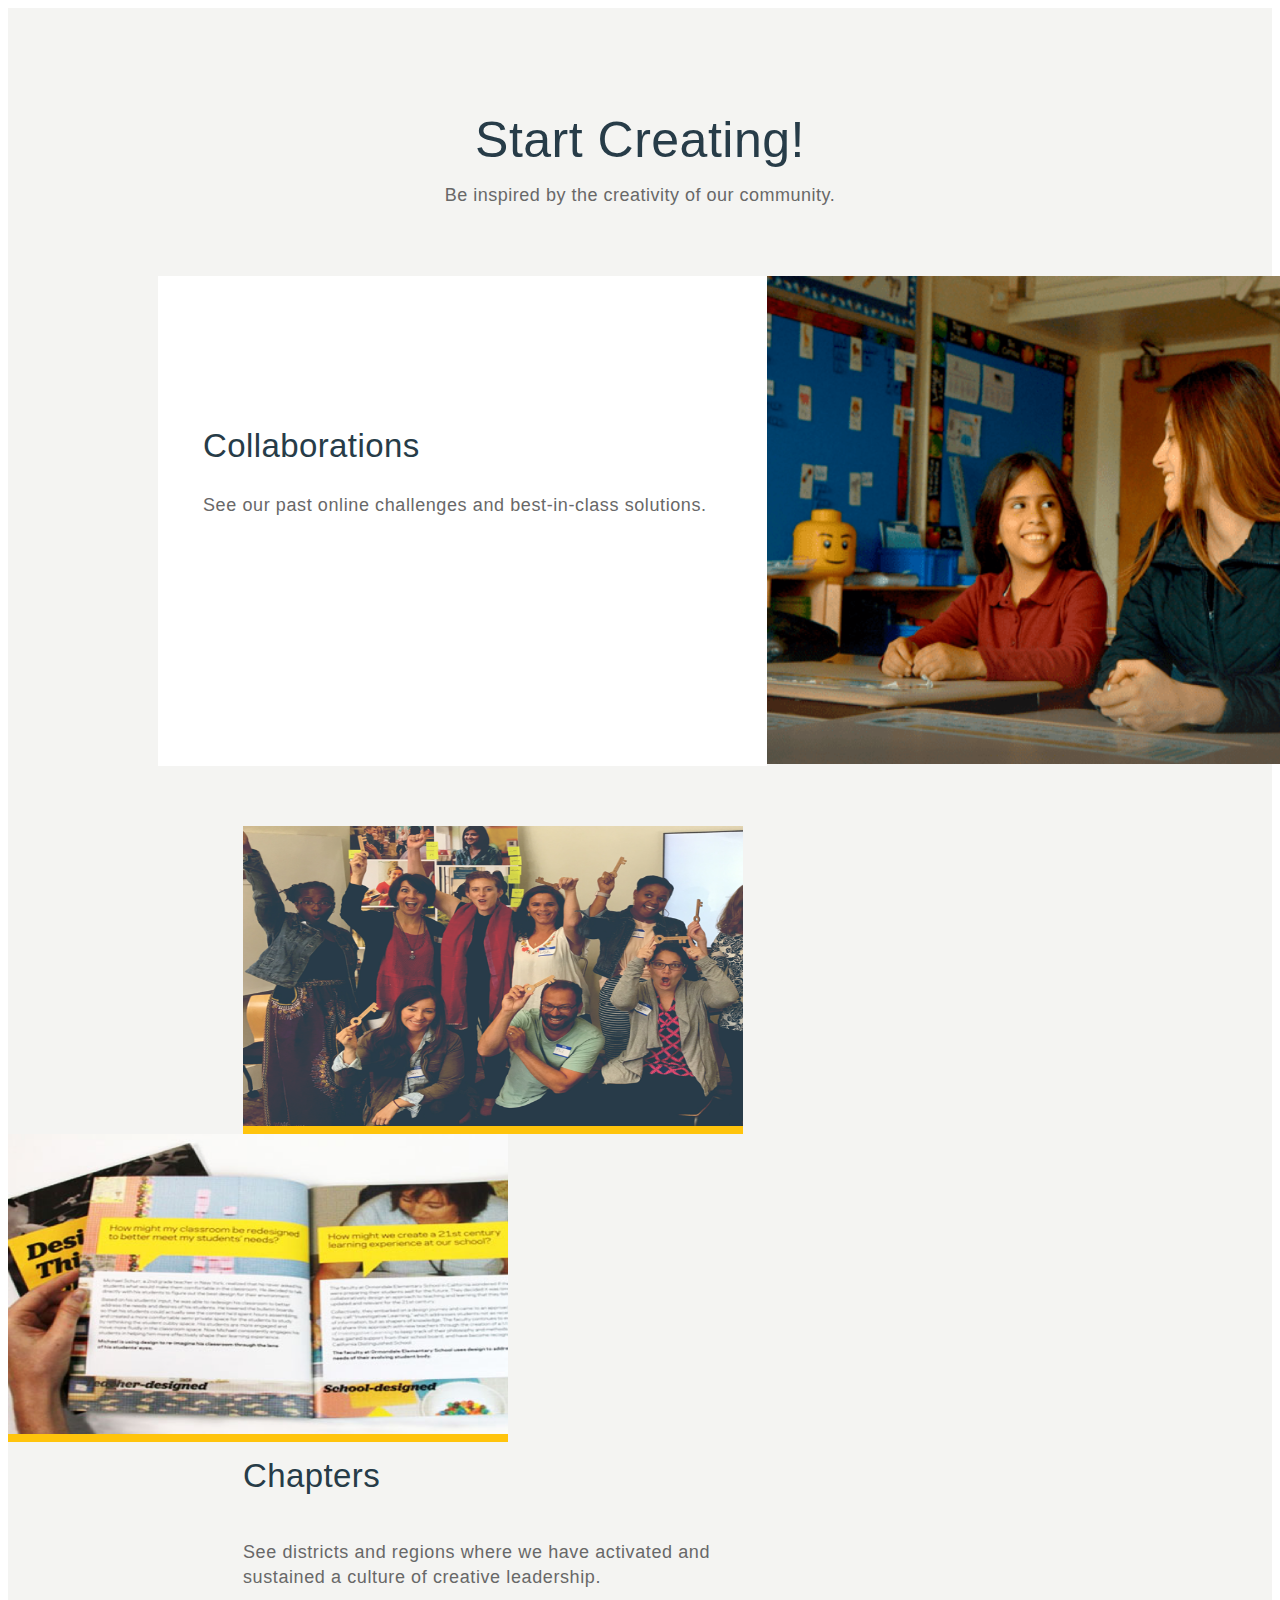
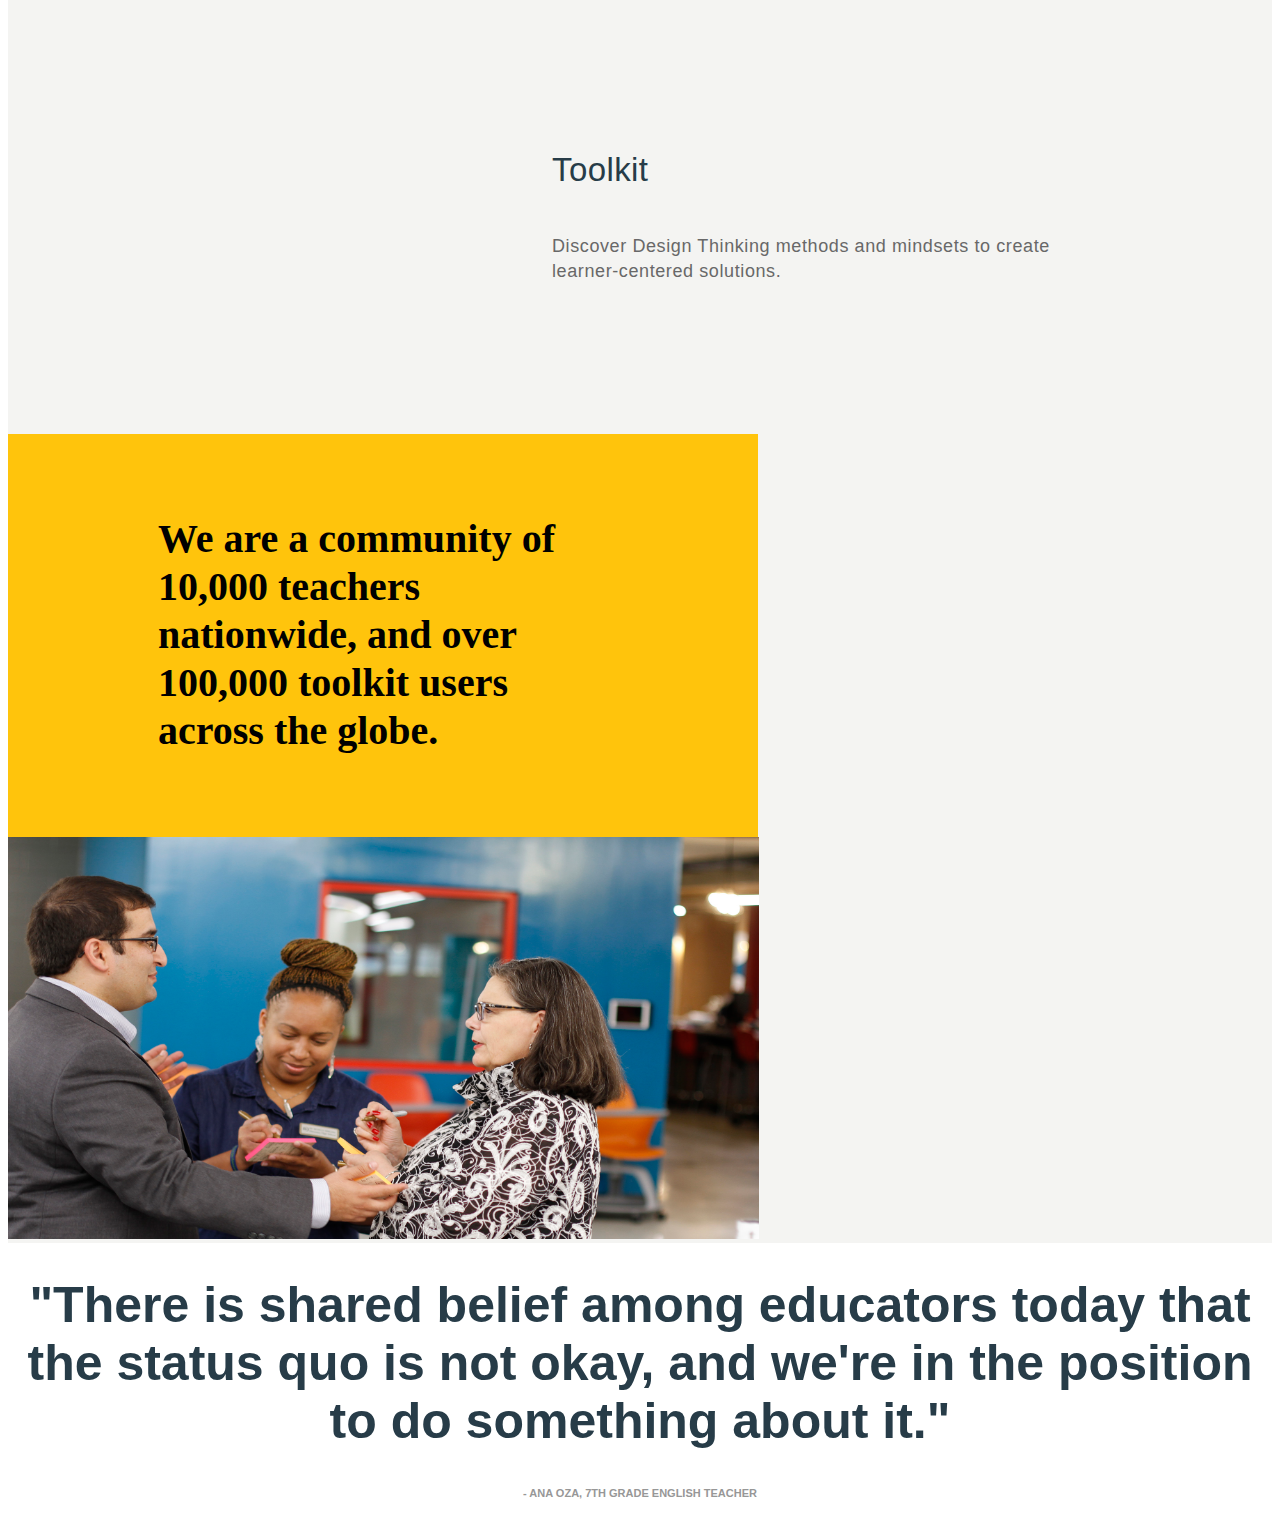
==== Teachers guild/index.html @ 359dabb3 "Editing" ====
<!DOCTYPE html>
<html lang="en">

<head>
    <meta charset="UTF-8">
    <meta http-equiv="X-UA-Compatible" content="IE=edge">
    <meta name="viewport" content="width=device-width, initial-scale=1.0">
    <link rel="stylesheet" href="styles/firstSection.css">
    <link rel="stylesheet" href="styles/secondSection.css">
    <link rel="stylesheet" href="styles/thirdSection.css">
    <title>The Teachers Guild</title>
</head>

<body>
    <div class="firstSectionBackground">
        <h1 class="title">Start Creating!</h1>
        <p class="textOne">Be inspired by the creativity of our community.</p>

        <div class="boxOne">
            <h2 class="subtitle">Collaborations</h2>
            <p class="textTwo">See our past online challenges and best-in-class solutions.</p>
        </div>

        <div class="header">
            <img src="./assets/teaching.png" alt="teaching picture" class="image">
            
        </div>

        <div>
            <a href="https://www.teachersguild.org/programs/chapters" target="_blank" class="noUnderline">
                <img src="./assets/party.png" alt="party picture" class="imageTwo">
                </a>
        </div>

        <div >
            <a href="https://www.teachersguild.org/toolkit-resources" target="_blank" class="noUnderline">
                <img src="./assets/book.png" alt="book picture" class="imageThree">
                </a>
        </div>

        <div class="boxThree">
            <a href="https://www.teachersguild.org/programs/chapters" target="_blank" class="noUnderline">
                <h4 class="subtitle" >Chapters</h4>
                <p class="textTwo">See districts and regions where we have activated and sustained a culture of creative leadership.</p>
                </a>
        </div>

        <div class="boxFour">
            <a href="https://www.teachersguild.org/toolkit-resources" target="_blank" class="noUnderline">
                <h4 class="subtitle">Toolkit</h4>
                <p class="textTwo">Discover Design Thinking methods and mindsets to create learner-centered solutions.</p>
                </a>
        </div>
    </div>

    <div class="secondSectionBackground">
        <div class="boxTwo">
            <h2 class="leftAllignedText">We are a community of 10,000 teachers nationwide, and over 100,000 toolkit users across the globe.</h2>
        </div>
        
        <img src="./assets/diplomacy.jpg" alt="diplomacy picture" class="imageSectionTwo">
    </div>

    <div>
        <h1 class="quote">"There is shared belief among educators today that the status quo is not okay, and we're in the position to
            do something about it."
        </h1>
        <p class="quoteAuthor">- ANA OZA, 7TH GRADE ENGLISH TEACHER</p>
    </div>

</body>

</html>
---- Teachers guild/styles/firstSection.css ----
.firstSectionBackground {
    padding-top: 70px;
    background-color: #f4f4f2;
}

.title {
    margin-right: auto;
    margin-left: auto;
    font-family: Jubilat, Georgia, sans-serif;
    color: #273c48;
    font-size: 50px;
    line-height: 57px;
    font-weight: 50;
    text-align: center;
    text-transform: none;
    letter-spacing: 0.5px;
}

.textOne {
    display: block;
    width: 800px;
    margin-top: -19px;
    margin-right: auto;
    margin-left: auto;
    font-family: Lato, Arial, sans-serif;
    color: #686868;
    font-size: 18px;
    line-height: 25px;
    font-weight: 400;
    text-align: center;
    letter-spacing: 0.5px;
}

.subtitle {
    margin-top: 0px;
    margin-left: 0;
    padding-top: 0px;
    font-family: Jubilat, Georgia, sans-serif;
    color: #273c48;
    font-size: 33px;
    line-height: 40px;
    font-weight: 300;
    letter-spacing: 0.4px;
}

.textTwo {
    margin-right: 0px;
    margin-bottom: 0px;
    margin-left: 0px;
    font-family: Lato, Arial, sans-serif;
    color: #686868;
    font-size: 18px;
    line-height: 25px;
    letter-spacing: 0.6px;
}

.textThree {
    margin-bottom: 20px;
    font-family: 'Brandon Grotesque', Arial, sans-serif;
    color: #fff;
    font-size: 13px;
    font-weight: 700;
    text-transform: uppercase;
    position: absolute;
    bottom: 8px;
    left: 16px;
    transform: translate(-50%, -50%);
}

.textFour {
    font-family: Jubilat, Georgia, sans-serif;
    color: #fff;
    font-size: 30px;
    line-height: 36px;
    font-weight: 300;
    position: absolute;
    bottom: 8px;
    left: 16px;
    transform: translate(-50%, -50%);
}

.noUnderline {
    text-decoration: none;
}

.header {
    display:flex;
  }

.boxOne {
    margin-top: 50px;
    margin-left: 150px;
    margin-bottom: 60px;
    padding-top: 150px;
    padding-right: 60px;
    padding-left: 45px;
    padding-bottom: 248px;
    background-color: #fff;
    float: left;
}

.image {
    margin-top: 50px;
    height: 488px;
    width: 590px;  
    margin-bottom: 60px;
}

.boxTwopoint {
    display: block;
    background-color: #fff;
    float: left;
}


.imageTwo {
    height: 300px;
    width: 500px;
    margin-left: 235px;
    margin-right: 30px;
    border-bottom-style: solid;
    border-bottom-width: 8px;
    border-bottom-color: #ffc40c;
    float: left;
}

.imageThree {

    height: 300px;
    width: 500px;
    border-bottom-style: solid;
    border-bottom-width: 8px;
    border-bottom-color: #ffc40c;
    
}

.boxThree {
    width: 500px;
    margin-top: 10px;
    margin-left: 235px;
    margin-right: 10px;
    padding-bottom: 150px;
    background-color: #f4f4f2;
    float: left;
}

.boxFour {
    width: 500px;
    margin-top: 10px;
    margin-right: 220px;
    padding-bottom: 150px;
    background-color: #f4f4f2;
    float: right;
}
---- Teachers guild/styles/secondSection.css ----
.secondSectionBackground {
    background-color: #f4f4f2;
}

.leftAllignedText {
    font-size: 40px;
    line-height: 48px;
    text-align: left;
}

.imageSectionTwo {
    height: 402px;
    width: 751px;
}

.boxTwo {
    padding: 48px 150px;
    background-color: #ffc40c;
    width: 450px;
    float: left;
    overflow: hidden;
}
---- Teachers guild/styles/thirdSection.css ----
.quote {
    display: block;
    font-family: Jubilat, Georgia, sans-serif;
    color: #273c48;
    font-size: 50px;
    text-align: center;
}

.quoteAuthor {
    margin-bottom: 18px;
    font-family: 'Brandon Grotesque', Arial, sans-serif;
    color: #979797;
    font-size: 11px;
    line-height: 18px;
    font-weight: 700;
    text-align: center;
    text-transform: uppercase;
}
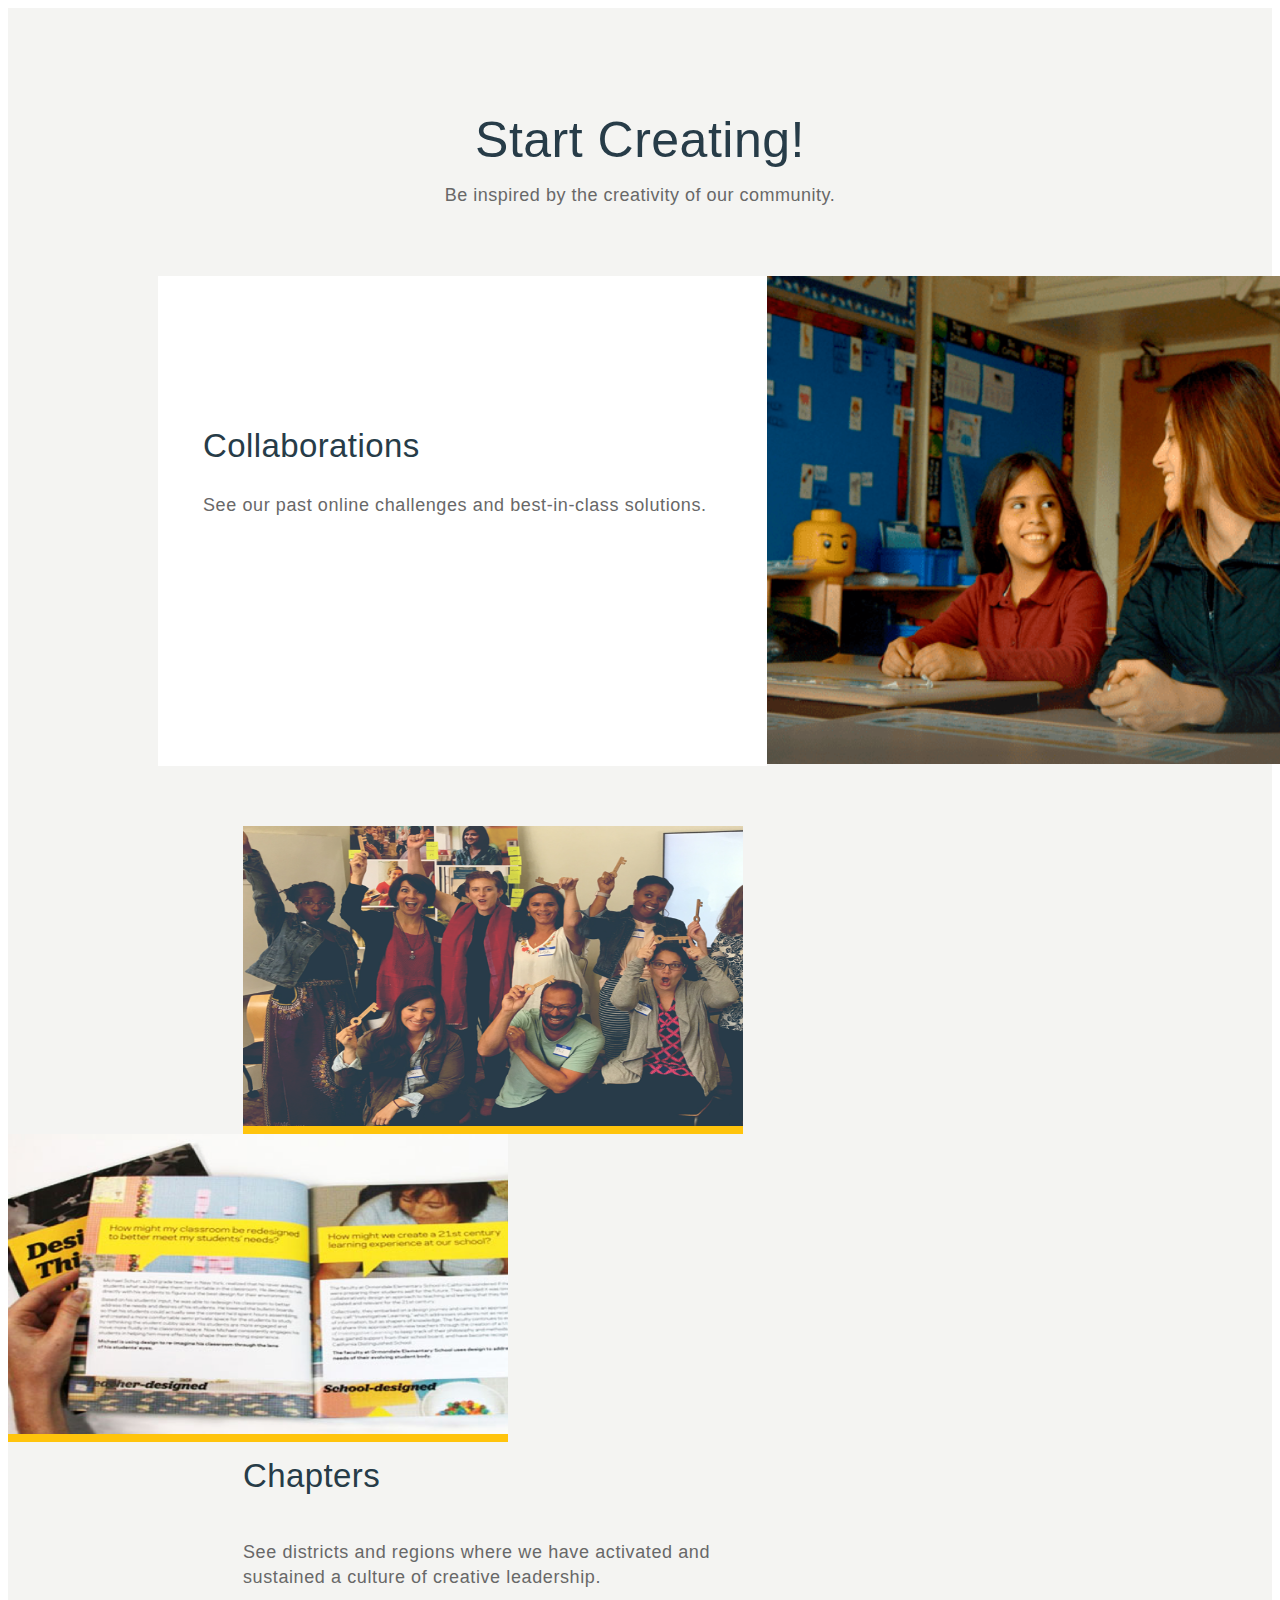
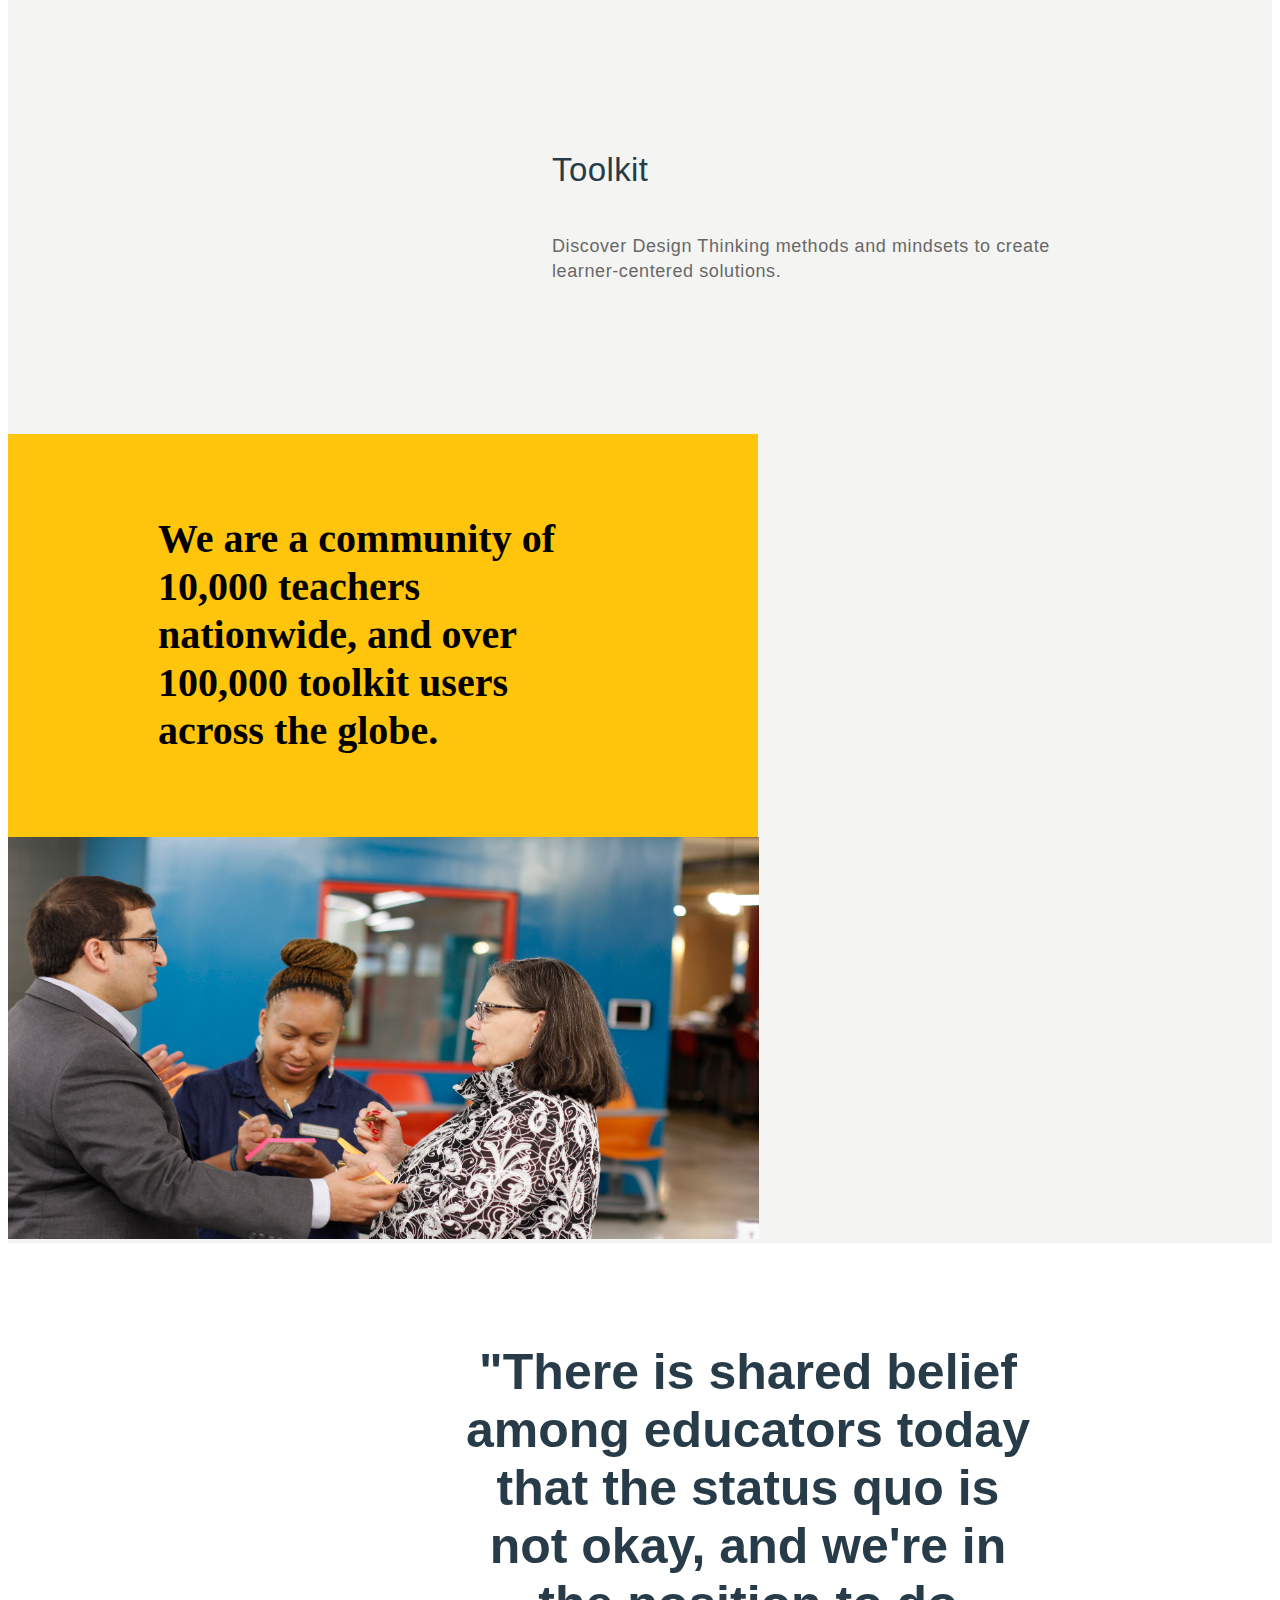
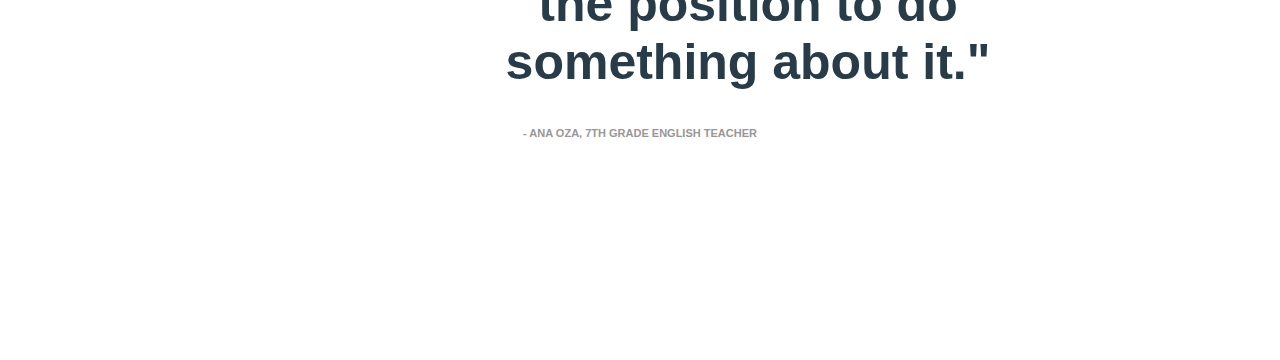
==== commit 07d2de0c: "Updating" ====
--- a/Teachers guild/index.html
+++ b/Teachers guild/index.html
@@ -62,9 +62,12 @@
     </div>
 
     <div>
-        <h1 class="quote">"There is shared belief among educators today that the status quo is not okay, and we're in the position to
-            do something about it."
-        </h1>
+        <div class="boxFive">
+            <h1 class="quote">"There is shared belief among educators today that the status quo is not okay, and we're in the position to
+                do something about it."
+            </h1>
+        </div>
+        
         <p class="quoteAuthor">- ANA OZA, 7TH GRADE ENGLISH TEACHER</p>
     </div>
 
--- a/Teachers guild/styles/thirdSection.css
+++ b/Teachers guild/styles/thirdSection.css
@@ -15,6 +15,15 @@
     font-weight: 700;
     text-align: center;
     text-transform: uppercase;
+    padding-bottom: 200px;
+}
+
+.boxFive {
+    margin-top: 100px;
+    margin-left: 455px;
+    height: 460;
+    width: 570px;
+
 }
 
 
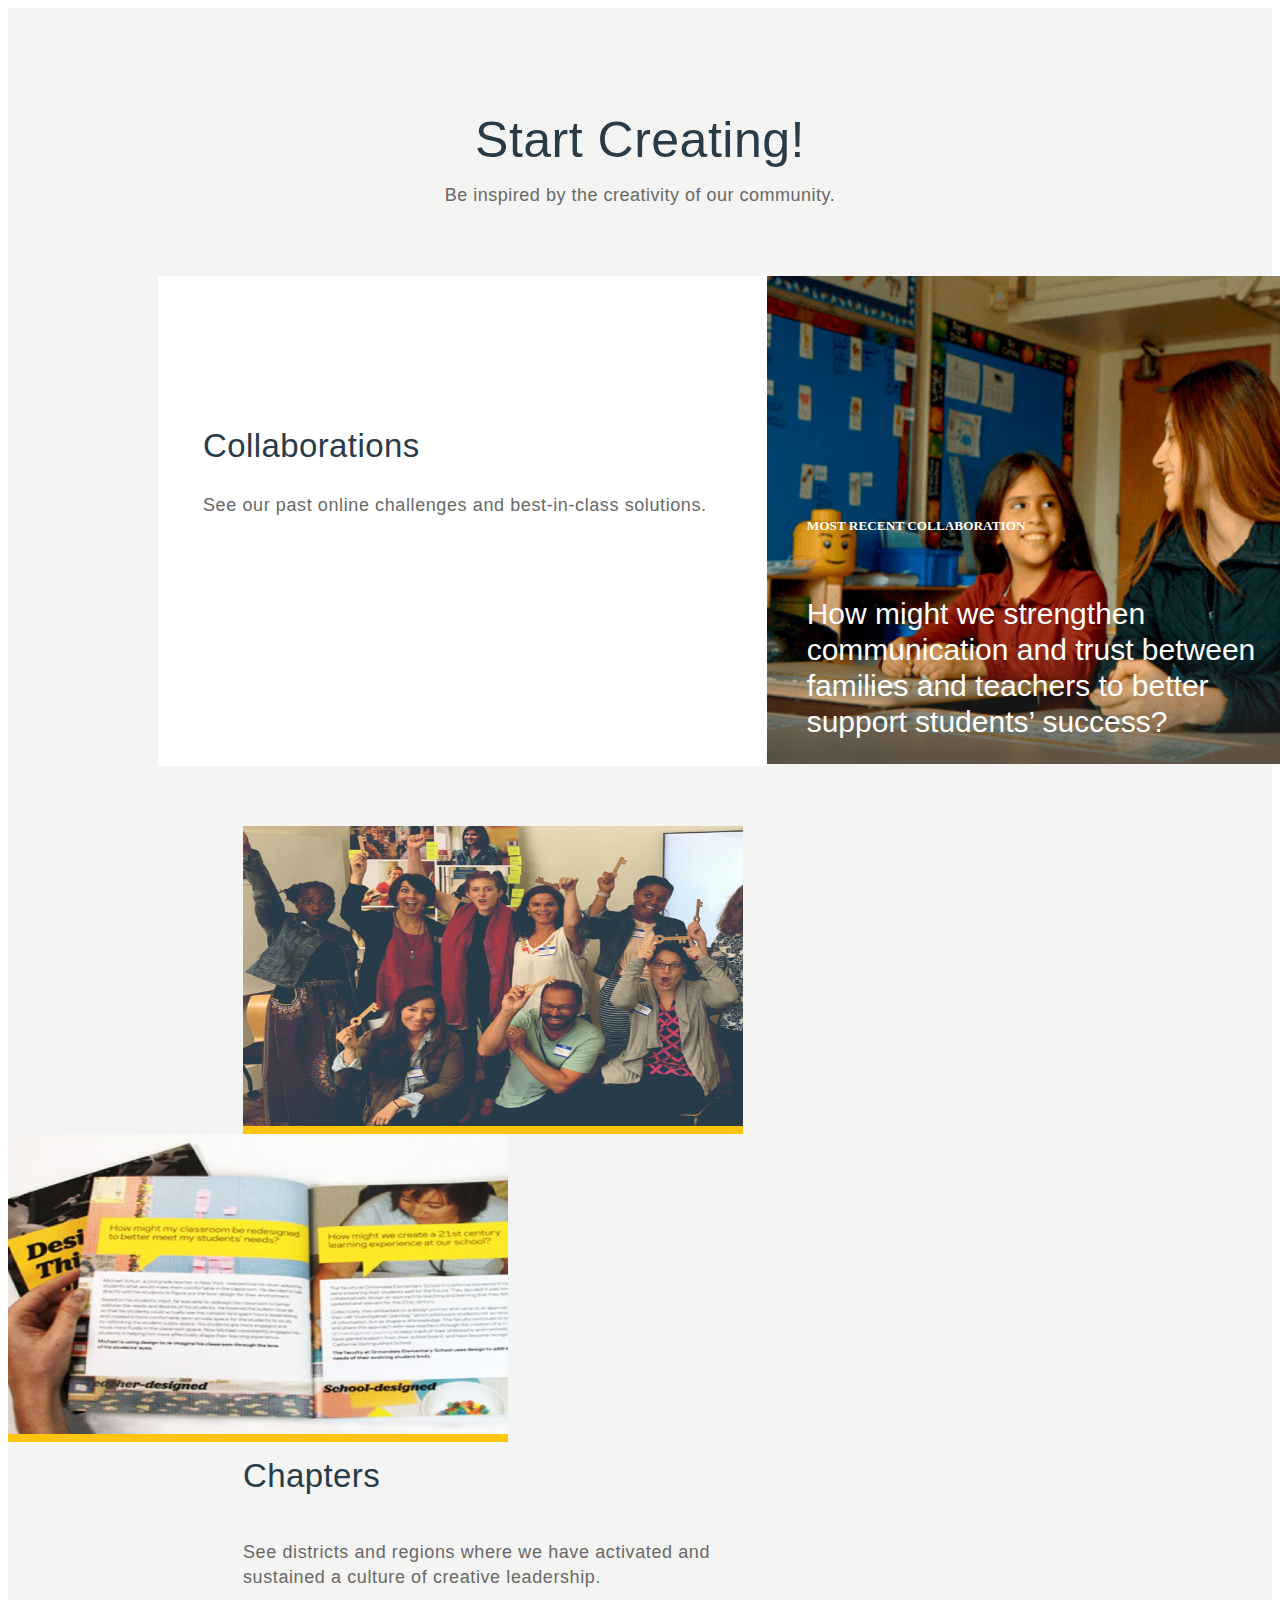
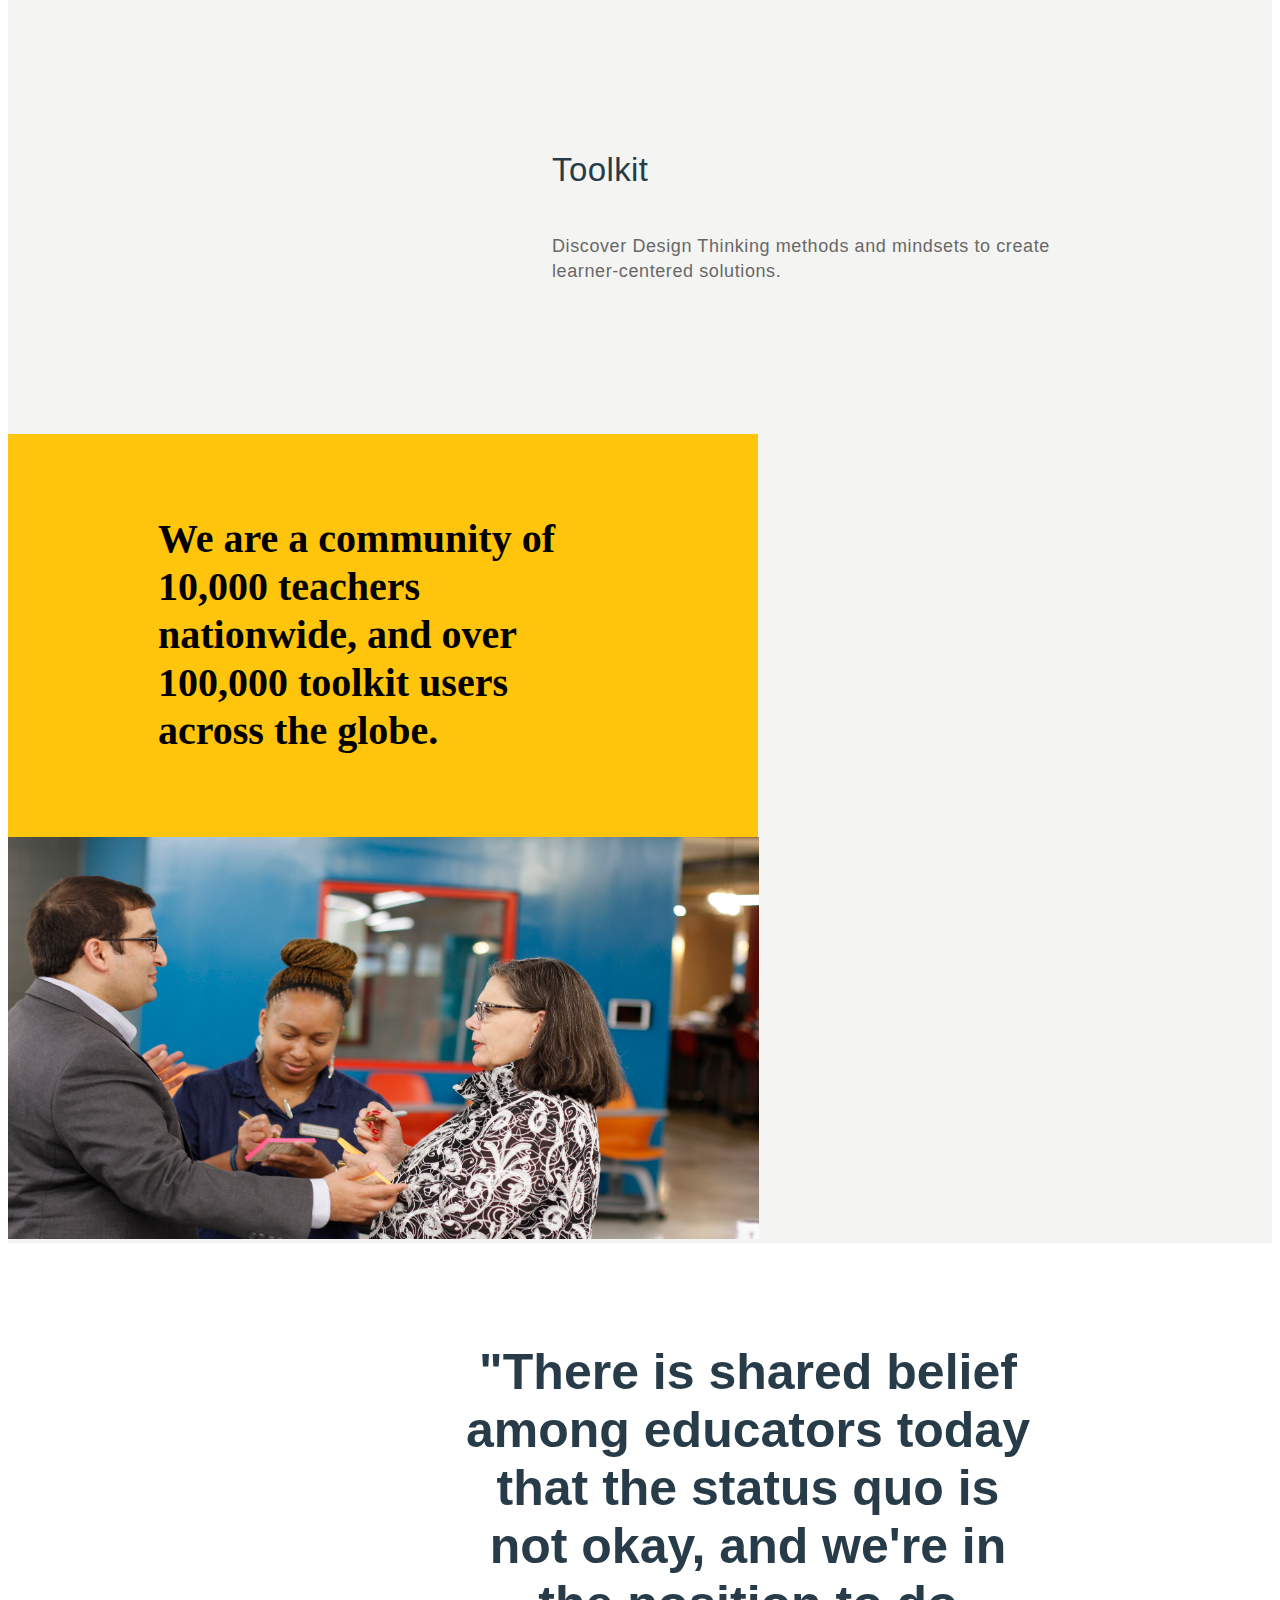
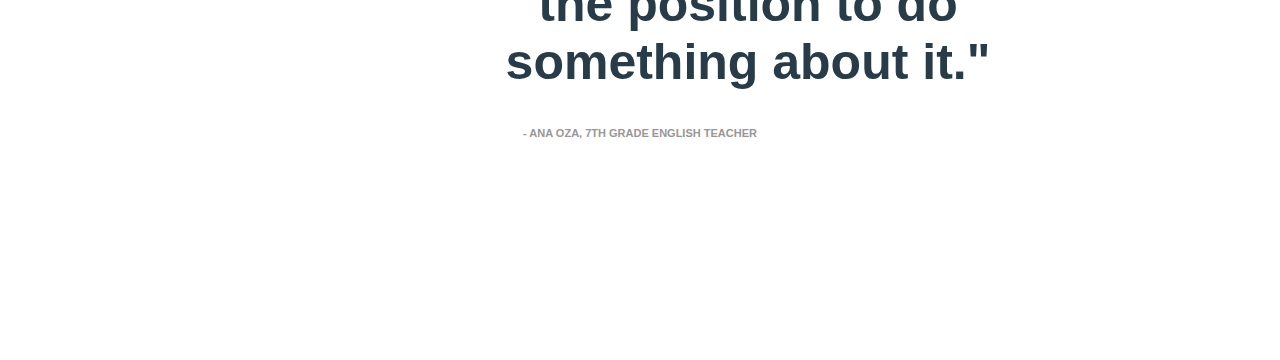
==== commit 386e2d70: "Adding text" ====
--- a/Teachers guild/index.html
+++ b/Teachers guild/index.html
@@ -23,51 +23,61 @@
 
         <div class="header">
             <img src="./assets/teaching.png" alt="teaching picture" class="image">
-            
+            <div class="text_box"> 
+                <h5>MOST RECENT COLLABORATION</h5>
+                <a href="https://www.teachersguild.org/#" target="_blank" class="noUnderline">
+                    <h4 class="textFour">How might we strengthen communication and
+                        trust between families and teachers to better support students’ success?</h4>
+                </a>
+            </div>
         </div>
 
         <div>
             <a href="https://www.teachersguild.org/programs/chapters" target="_blank" class="noUnderline">
                 <img src="./assets/party.png" alt="party picture" class="imageTwo">
-                </a>
+            </a>
         </div>
 
-        <div >
+        <div>
             <a href="https://www.teachersguild.org/toolkit-resources" target="_blank" class="noUnderline">
                 <img src="./assets/book.png" alt="book picture" class="imageThree">
-                </a>
+            </a>
         </div>
 
         <div class="boxThree">
             <a href="https://www.teachersguild.org/programs/chapters" target="_blank" class="noUnderline">
-                <h4 class="subtitle" >Chapters</h4>
-                <p class="textTwo">See districts and regions where we have activated and sustained a culture of creative leadership.</p>
-                </a>
+                <h4 class="subtitle">Chapters</h4>
+                <p class="textTwo">See districts and regions where we have activated and sustained a culture of creative
+                    leadership.</p>
+            </a>
         </div>
 
         <div class="boxFour">
             <a href="https://www.teachersguild.org/toolkit-resources" target="_blank" class="noUnderline">
                 <h4 class="subtitle">Toolkit</h4>
-                <p class="textTwo">Discover Design Thinking methods and mindsets to create learner-centered solutions.</p>
-                </a>
+                <p class="textTwo">Discover Design Thinking methods and mindsets to create learner-centered solutions.
+                </p>
+            </a>
         </div>
     </div>
 
     <div class="secondSectionBackground">
         <div class="boxTwo">
-            <h2 class="leftAllignedText">We are a community of 10,000 teachers nationwide, and over 100,000 toolkit users across the globe.</h2>
+            <h2 class="leftAllignedText">We are a community of 10,000 teachers nationwide, and over 100,000 toolkit
+                users across the globe.</h2>
         </div>
-        
+
         <img src="./assets/diplomacy.jpg" alt="diplomacy picture" class="imageSectionTwo">
     </div>
 
     <div>
         <div class="boxFive">
-            <h1 class="quote">"There is shared belief among educators today that the status quo is not okay, and we're in the position to
+            <h1 class="quote">"There is shared belief among educators today that the status quo is not okay, and we're
+                in the position to
                 do something about it."
             </h1>
         </div>
-        
+
         <p class="quoteAuthor">- ANA OZA, 7TH GRADE ENGLISH TEACHER</p>
     </div>
 
--- a/Teachers guild/styles/firstSection.css
+++ b/Teachers guild/styles/firstSection.css
@@ -54,17 +54,23 @@
     letter-spacing: 0.6px;
 }
 
+.text_box {
+    position: absolute;
+    color: #fff;
+    margin-top: 270px;
+    margin-left: 40px;
+    width: 500px;
+    height: 244px;
+}
+
 .textThree {
-    margin-bottom: 20px;
     font-family: 'Brandon Grotesque', Arial, sans-serif;
     color: #fff;
     font-size: 13px;
     font-weight: 700;
     text-transform: uppercase;
     position: absolute;
-    bottom: 8px;
-    left: 16px;
-    transform: translate(-50%, -50%);
+    
 }
 
 .textFour {
@@ -74,9 +80,6 @@
     line-height: 36px;
     font-weight: 300;
     position: absolute;
-    bottom: 8px;
-    left: 16px;
-    transform: translate(-50%, -50%);
 }
 
 .noUnderline {
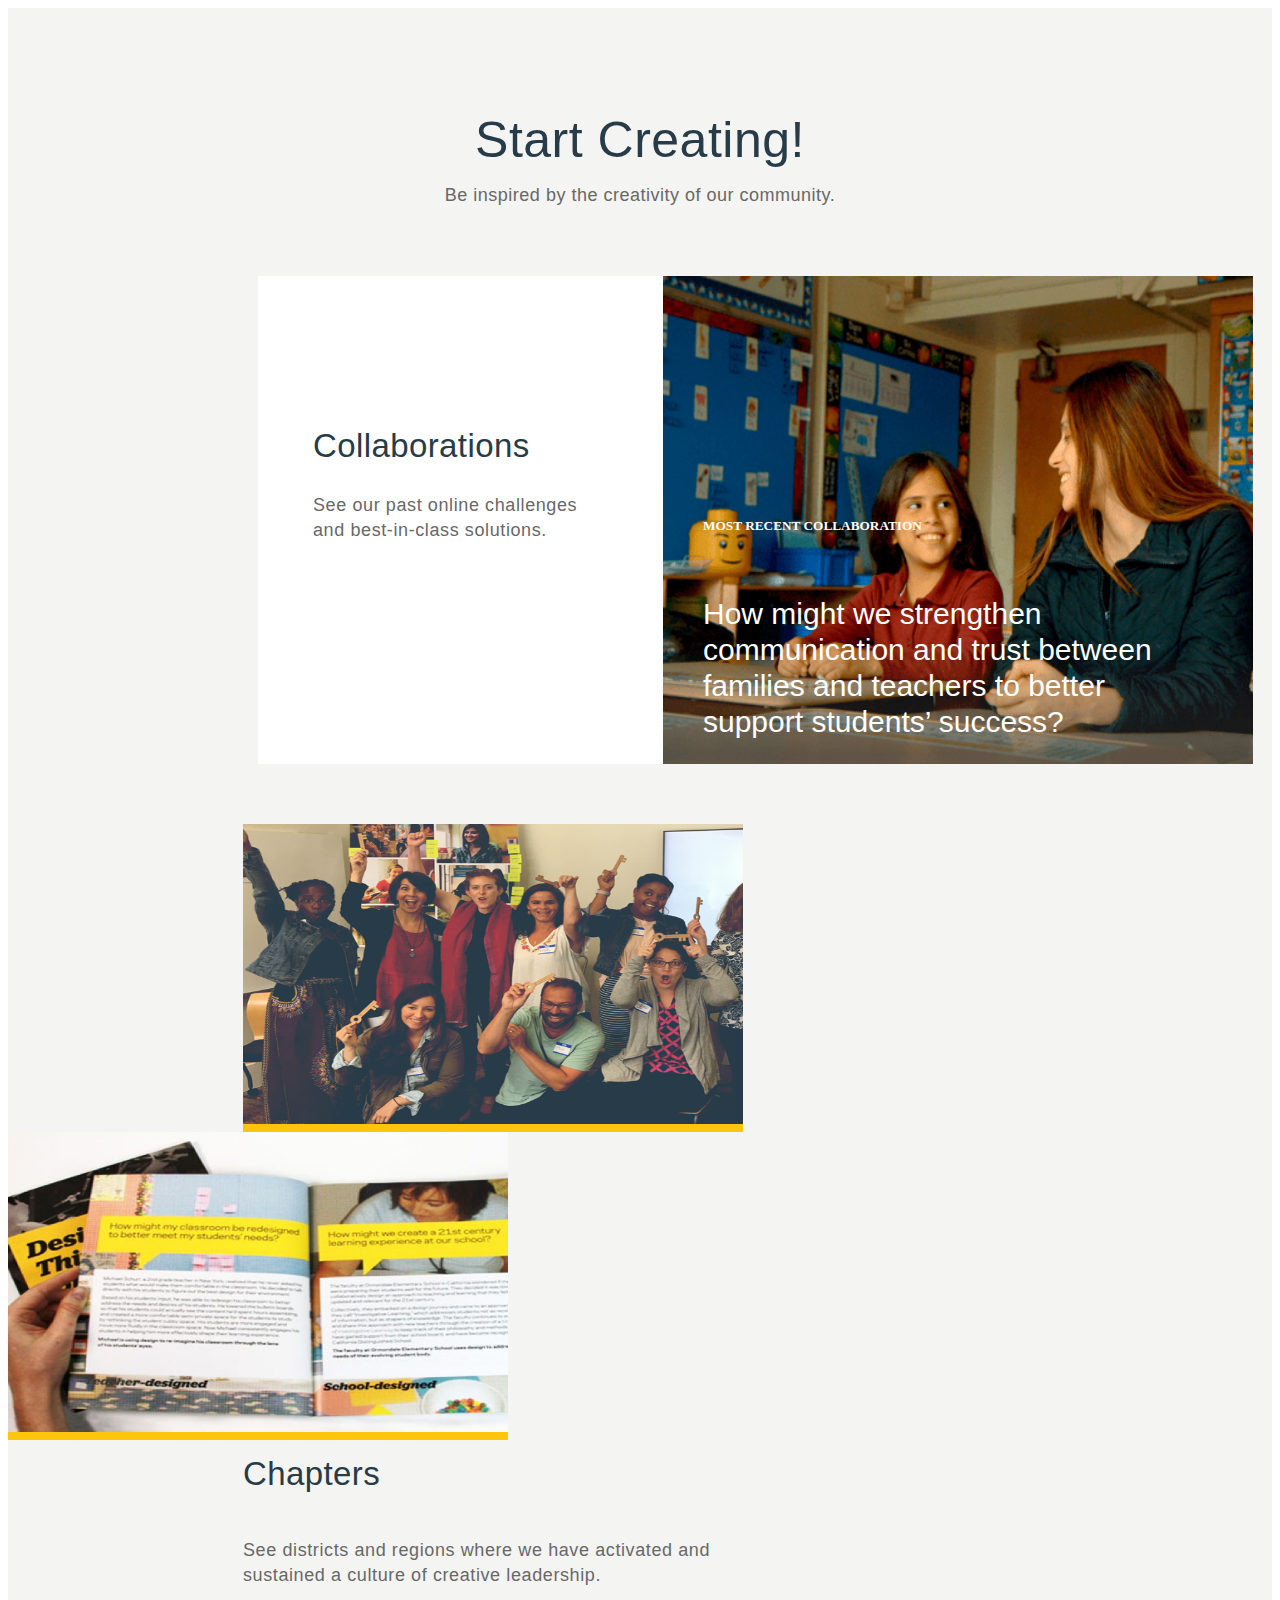
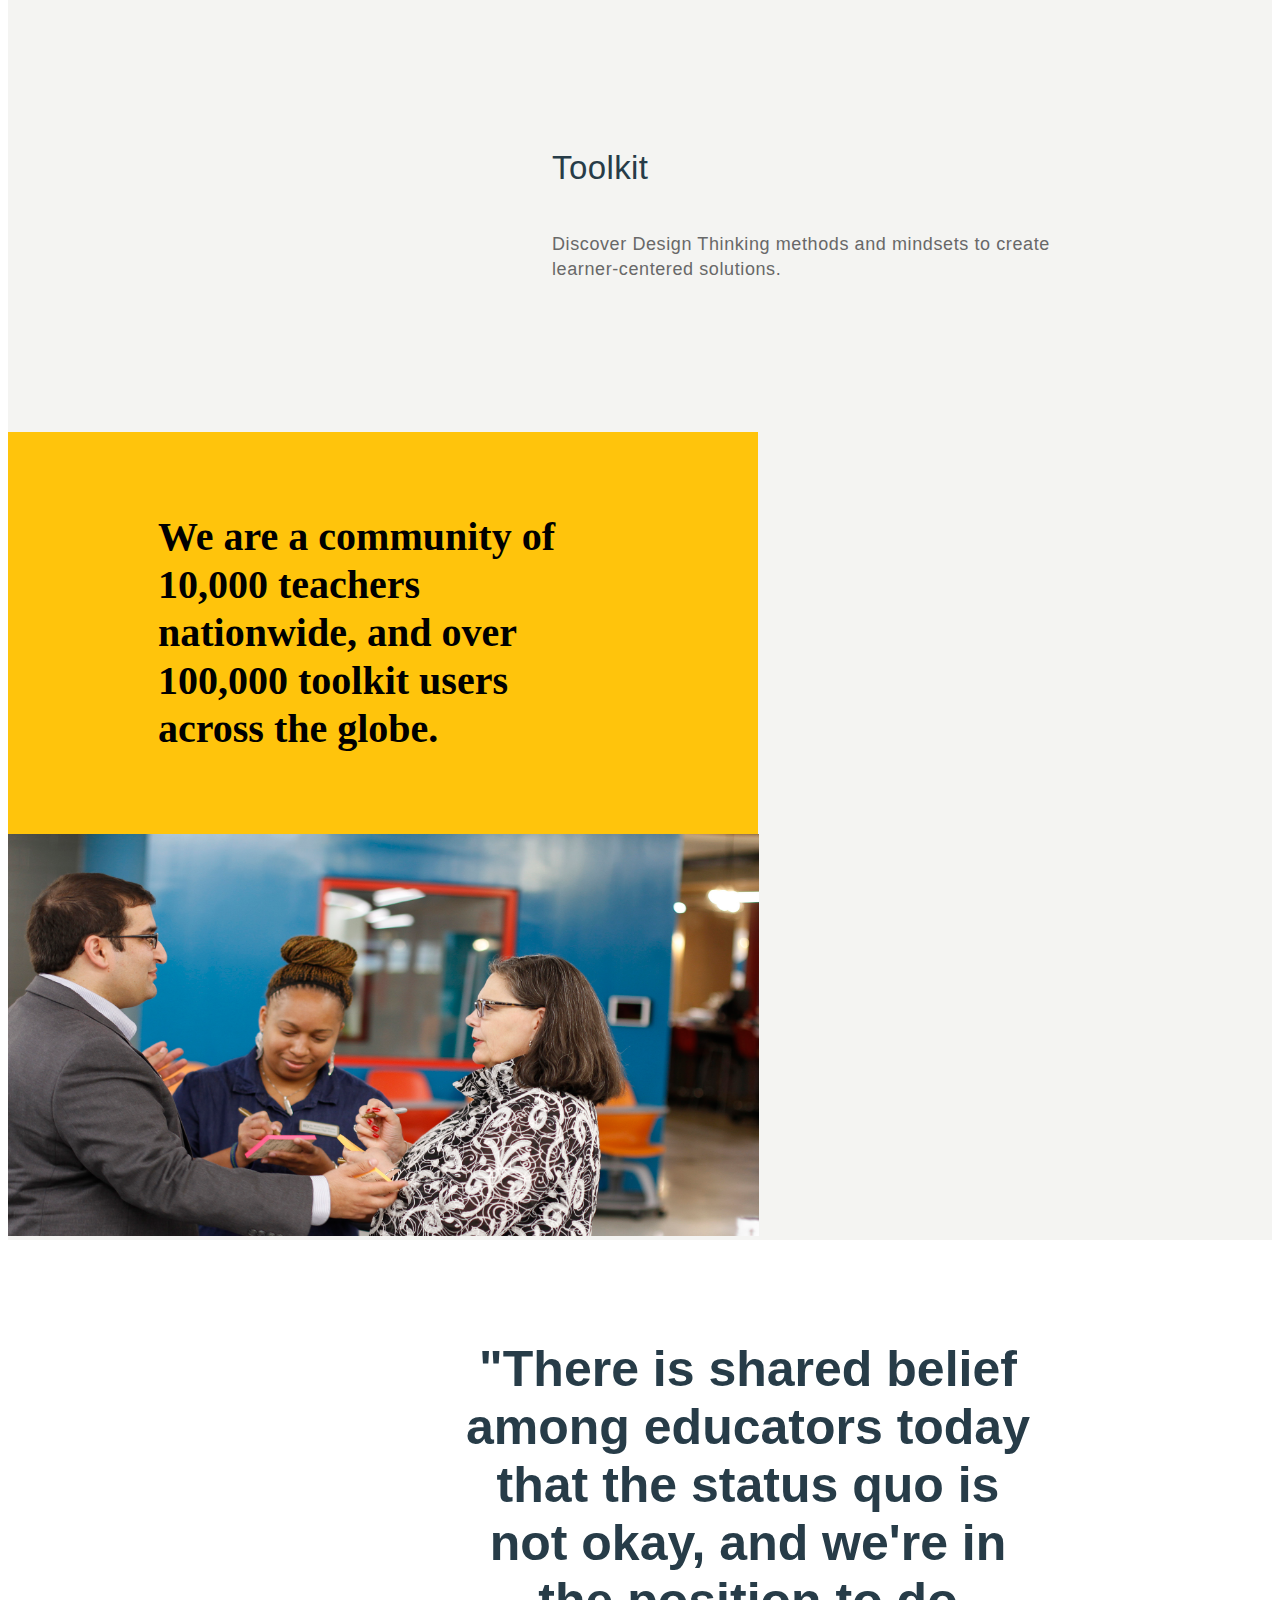
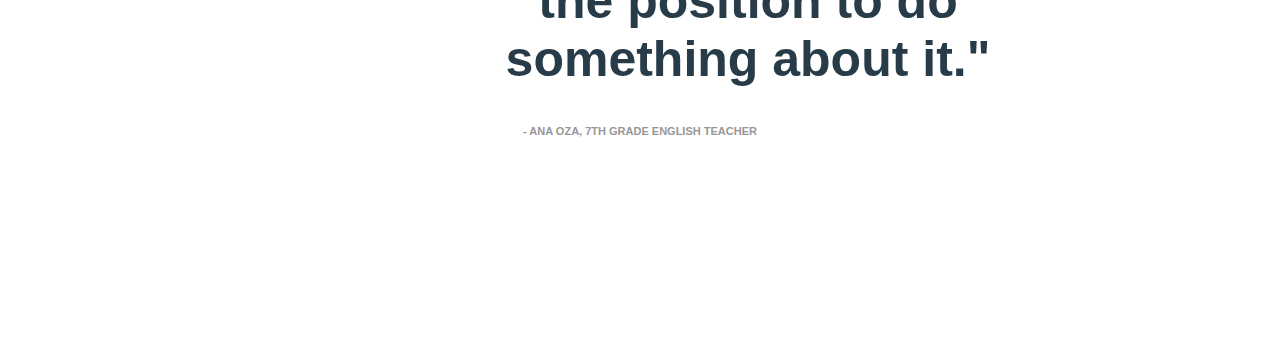
==== commit 8249067e: "Editing text box" ====
--- a/Teachers guild/index.html
+++ b/Teachers guild/index.html
@@ -17,8 +17,10 @@
         <p class="textOne">Be inspired by the creativity of our community.</p>
 
         <div class="boxOne">
-            <h2 class="subtitle">Collaborations</h2>
-            <p class="textTwo">See our past online challenges and best-in-class solutions.</p>
+            <div class="text_box_One">
+                <h2 class="subtitle">Collaborations</h2>
+                <p class="textTwo">See our past online challenges and best-in-class solutions.</p>
+            </div>          
         </div>
 
         <div class="header">
--- a/Teachers guild/styles/firstSection.css
+++ b/Teachers guild/styles/firstSection.css
@@ -92,18 +92,28 @@
 
 .boxOne {
     margin-top: 50px;
-    margin-left: 150px;
+    margin-left: 250px;
+    width: 300px;
+    height: 488px;
     margin-bottom: 60px;
-    padding-top: 150px;
     padding-right: 60px;
     padding-left: 45px;
-    padding-bottom: 248px;
     background-color: #fff;
     float: left;
 }
 
+.text_box_One {
+    position: absolute;
+    color: #fff;
+    margin-top: 150px;
+    margin-left: 10px;
+    width: 300px;
+    height: 244px;
+}
+
 .image {
     margin-top: 50px;
+    margin-right: 500px;
     height: 488px;
     width: 590px;  
     margin-bottom: 60px;
